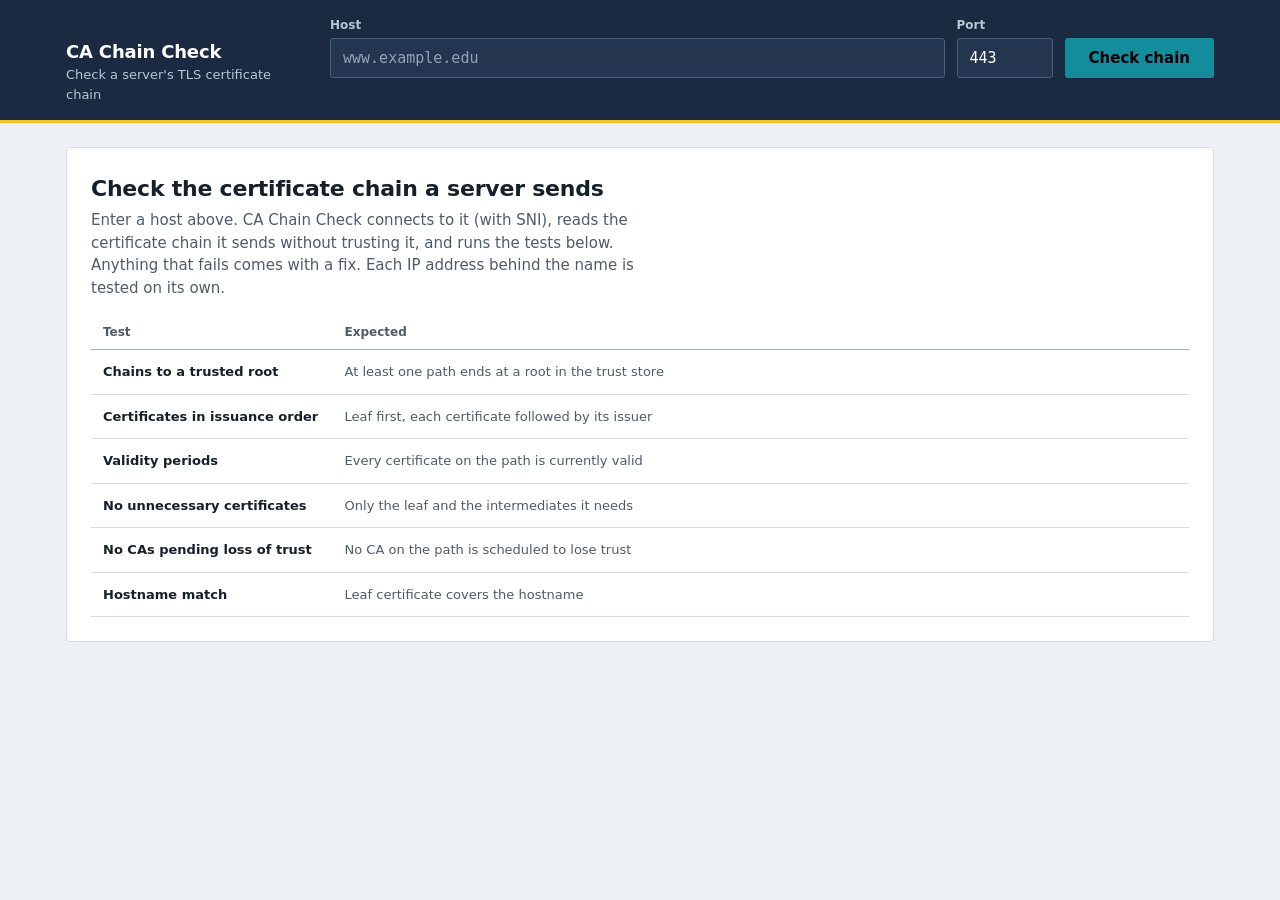
==== web/index.html @ 18862eba "Simplify interface and result wording Shorter, plainer text for the intro, expected results, fix ins" ====
<!doctype html>
<html lang="en">
<head>
  <meta charset="utf-8">
  <meta name="viewport" content="width=device-width, initial-scale=1">
  <title>CA Chain Check</title>
  <meta name="description" content="Check the TLS certificate chain a server sends: trust, order, expiry, extra certificates and pending distrust.">
  <link rel="icon" href="favicon.svg" type="image/svg+xml">
  <link rel="preload" href="fonts/PublicSans-Variable.ttf?v=1" as="font" type="font/ttf" crossorigin>
  <link rel="stylesheet" href="styles.css">
  <link rel="stylesheet" href="theme.css">
  <script src="vendor/mermaid.min.js" defer></script>
  <script src="app.js" defer></script>
</head>
<body>
  <a class="skip" href="#report">Skip to report</a>
  <header class="bar">
    <div class="wrap bar-inner">
      <div class="brand">
        <span class="brand-name">CA Chain Check</span>
        <span class="brand-sub">Check a server's TLS certificate chain</span>
      </div>
      <form id="check-form" class="probe" autocomplete="off" novalidate>
        <div class="probe-row">
          <label class="field host">
            <span>Host</span>
            <input id="host" name="host" type="text" inputmode="url" placeholder="www.example.edu" required spellcheck="false" autocapitalize="off" aria-describedby="form-error">
          </label>
          <label class="field port">
            <span>Port</span>
            <input id="port" name="port" type="number" min="1" max="65535" value="443" required>
          </label>
          <button id="submit" class="btn-primary" type="submit">Check chain</button>
        </div>
        <details id="advanced" class="advanced" hidden>
          <summary>Connect to specific IPs</summary>
          <label class="field">
            <span>IP addresses, comma separated. DNS is skipped and the hostname is still sent as SNI.</span>
            <input id="connect-ips" type="text" placeholder="10.0.0.5, 10.0.0.6" spellcheck="false">
          </label>
        </details>
        <p id="form-error" class="form-error" role="alert" hidden></p>
      </form>
    </div>
  </header>

  <main id="report" class="wrap" tabindex="-1">
    <section id="results" aria-live="polite"></section>
  </main>

  <footer class="wrap foot">
    <span id="store-info">Loading trust store…</span>
  </footer>
</body>
</html>
---- web/styles.css ----
@font-face {
  font-family: "Public Sans";
  src: url("fonts/PublicSans-Variable.ttf?v=1") format("truetype");
  font-weight: 100 900;
  font-style: normal;
  font-display: swap;
}

/* Default palette: a night-sky navy band over snow-white report sheets, a
   teal action colour and a yellow rule under the band (a knit winter hat and
   its pom-pom). Deployments override any of these tokens locally through
   THEME_COLORS, which the server renders into /theme.css (see README).
   The accent marks action, selection and focus only; it is never a status. */
:root {
  --accent: #138c9c;
  --accent-ink: #000000;
  --accent-hover: #1aa5b8;
  --bar: #1b2a41;
  --bar-ink: #ffffff;
  --bar-muted: #b9c6d3;
  --bar-field: #24364f;
  --bar-line: #4a5f80;
  --bar-line-hover: #7488a6;
  --bar-placeholder: #93a3b8;
  --bar-error: #ffb4ab;
  --bar-edge: #f2c230;

  --ground: #edf1f5;
  --sheet: #ffffff;
  --sheet-alt: #f5f7fa;
  --ink: #16202b;
  --muted: #4f5b68;
  --rule: #d5dce3;
  --rule-strong: #9fadbb;
  --link: #16202b;

  --fail: #b3261e;   --fail-bg: #fbeceb;
  --warn: #8a5a00;   --warn-bg: #fbf3e0;
  --note: #35577a;   --note-bg: #ebf1f6;
  --pass: #2c6a3d;   --pass-bg: #e9f3ec;

  --plate: #ffffff;
  --plate-ink: #16202b;
  --plate-muted: #4f5b68;
  --mono: ui-monospace, "SF Mono", "Cascadia Mono", "JetBrains Mono", Menlo, Consolas, monospace;
  --sans: "Public Sans", system-ui, -apple-system, "Segoe UI", Roboto, Arial, sans-serif;

  /* fixed type scale: 12 / 13 / 15 / 18 / 22 / 28 px */
  --fs-xs: 0.75rem;
  --fs-sm: 0.8125rem;
  --fs-md: 0.9375rem;
  --fs-lg: 1.125rem;
  --fs-xl: 1.375rem;
  --fs-2xl: 1.75rem;
  --s1: 4px; --s2: 8px; --s3: 12px; --s4: 16px; --s5: 24px; --s6: 32px; --s7: 48px;
  color-scheme: light;
}
@media (prefers-color-scheme: dark) {
  :root {
    --bar: #0e1726;
    --bar-field: #18263a;
    --ground: #10151b;
    --sheet: #181f27;
    --sheet-alt: #1e2630;
    --ink: #e8edf2;
    --muted: #a5b1bd;
    --rule: #2d3742;
    --rule-strong: #4b5866;
    --link: #e8edf2;
    --fail: #ff8a7f;   --fail-bg: #3a1714;
    --warn: #e7b65a;   --warn-bg: #33270f;
    --note: #9cc1e6;   --note-bg: #16263a;
    --pass: #7fcf94;   --pass-bg: #142a1b;
    --plate: #dfe5ea;
    color-scheme: dark;
  }
}

* { box-sizing: border-box; }
html { -webkit-text-size-adjust: 100%; scroll-padding-top: var(--s4); }
body {
  margin: 0;
  background: var(--ground);
  color: var(--ink);
  font: 400 var(--fs-md)/1.5 var(--sans);
  font-variant-numeric: tabular-nums;
}
::selection { background: color-mix(in srgb, var(--accent) 30%, transparent); color: inherit; }
:focus-visible { outline: 2px solid var(--accent); outline-offset: 2px; }
a { color: var(--link); text-underline-offset: 3px; text-decoration-thickness: 1px; }
a:hover { text-decoration-color: var(--accent); }
.wrap { max-width: 1180px; margin: 0 auto; padding: 0 var(--s4); }
.skip { position: absolute; left: -999px; top: 0; background: var(--accent); color: var(--accent-ink); padding: var(--s2) var(--s3); z-index: 10; }
.skip:focus { left: var(--s2); }
.sr { position: absolute; width: 1px; height: 1px; overflow: hidden; clip: rect(0 0 0 0); white-space: nowrap; }
svg.i { width: 16px; height: 16px; flex: none; fill: none; stroke: currentColor; stroke-width: 1.75; stroke-linecap: round; stroke-linejoin: round; vertical-align: -3px; }

/* ---------- Header band ---------- */
.bar {
  background: var(--bar);
  color: var(--bar-ink);
  border-bottom: 3px solid var(--bar-edge);
}
.bar-inner { display: grid; grid-template-columns: minmax(180px, 240px) 1fr; gap: var(--s5); padding-top: var(--s4); padding-bottom: var(--s4); align-items: start; }
.brand { display: flex; flex-direction: column; padding-top: 22px; }
.brand-name { font-size: var(--fs-lg); font-weight: 700; letter-spacing: -0.01em; }
.brand-sub { font-size: var(--fs-sm); color: var(--bar-muted); }
.probe-row { display: flex; gap: var(--s3); align-items: flex-end; }
.field { display: flex; flex-direction: column; gap: var(--s1); min-width: 0; }
.field > span { font-size: var(--fs-xs); font-weight: 600; color: var(--bar-muted); }
.field.host { flex: 1 1 auto; }
.field.port { flex: 0 0 96px; }
.bar input {
  font: inherit; font-family: var(--mono); font-size: var(--fs-md);
  height: 40px; padding: 0 var(--s3);
  color: var(--bar-ink); background: var(--bar-field);
  border: 1px solid var(--bar-line); border-radius: 3px; width: 100%;
}
.bar input::placeholder { color: var(--bar-placeholder); }
.bar input:hover { border-color: var(--bar-line-hover); }
.bar input:focus-visible { outline-offset: 0; border-color: var(--accent); }
.btn-primary {
  font: inherit; font-weight: 700; height: 40px; padding: 0 var(--s5);
  background: var(--accent); color: var(--accent-ink);
  border: 0; border-radius: 3px; cursor: pointer; white-space: nowrap;
}
.btn-primary:hover { background: var(--accent-hover); }
.btn-primary:focus-visible { outline-color: #fff; }
.btn-primary:disabled { opacity: 0.65; cursor: progress; }
.advanced { margin-top: var(--s2); font-size: var(--fs-sm); }
.advanced summary { cursor: pointer; color: var(--bar-muted); width: max-content; padding: 4px 0; }
.advanced summary:hover { color: var(--bar-ink); }
.advanced .field { margin-top: var(--s2); max-width: 560px; }
.form-error { color: var(--bar-error); margin: var(--s2) 0 0; font-size: var(--fs-sm); }

/* ---------- Report sheet ---------- */
main.wrap { padding-top: var(--s5); padding-bottom: var(--s5); }
main:focus { outline: none; }
.sheet { background: var(--sheet); border: 1px solid var(--rule); border-radius: 4px; }
.report-head { padding: var(--s5) var(--s5) var(--s4); border-bottom: 1px solid var(--rule); }
.report-head h1 { margin: 0; font-size: var(--fs-2xl); line-height: 1.2; letter-spacing: -0.015em; font-weight: 700; overflow-wrap: anywhere; }
.report-head .resolution { margin: var(--s1) 0 0; color: var(--muted); font-size: var(--fs-sm); }
.mono { font-family: var(--mono); font-size: 0.92em; overflow-wrap: anywhere; }
.meta { display: grid; grid-template-columns: repeat(auto-fit, minmax(160px, 1fr)); gap: 0; margin: var(--s4) 0 0; border: 1px solid var(--rule); border-radius: 3px; overflow: hidden; }
.meta div { padding: var(--s2) var(--s3); min-width: 0; box-shadow: 1px 0 0 var(--rule), 0 1px 0 var(--rule); }
.meta div.wide { grid-column: span 2; }
.meta dt { font-size: var(--fs-xs); color: var(--muted); font-weight: 600; }
.meta dd { margin: 0; font-size: var(--fs-sm); font-weight: 600; overflow-wrap: break-word; }

/* Tabs */
.tabs { display: flex; gap: 0; padding: 0 var(--s5); border-bottom: 1px solid var(--rule); overflow-x: auto; }
.tab {
  font: inherit; font-family: var(--mono); font-size: var(--fs-sm);
  background: none; border: 0; border-bottom: 3px solid transparent; color: var(--muted);
  padding: var(--s3) var(--s3) calc(var(--s3) - 3px); margin-bottom: -1px; cursor: pointer;
  display: inline-flex; gap: var(--s2); align-items: center; white-space: nowrap;
}
.tab:hover { color: var(--ink); }
.tab[aria-selected="true"] { color: var(--ink); border-bottom-color: var(--accent); font-weight: 600; }

.panel { padding: var(--s5); }
.panel > section + section { margin-top: var(--s6); }
h2.sec { font-size: var(--fs-lg); margin: 0 0 var(--s3); font-weight: 700; display: flex; align-items: baseline; gap: var(--s3); flex-wrap: wrap; }
h2.sec small { font-size: var(--fs-sm); font-weight: 400; color: var(--muted); }

/* Flags: word + shape, colour only as reinforcement */
.flag { display: inline-flex; align-items: center; gap: 6px; font-size: var(--fs-xs); font-weight: 700; letter-spacing: 0.04em; text-transform: uppercase; white-space: nowrap; }
.flag.fail { color: var(--fail); } .flag.warn { color: var(--warn); }
.flag.info { color: var(--note); } .flag.pass { color: var(--pass); }

/* Interpretation */
.interp { border: 1px solid var(--rule-strong); border-radius: 3px; padding: var(--s4) var(--s5); background: var(--sheet-alt); }
.interp.fail { background: var(--fail-bg); border-color: color-mix(in srgb, var(--fail) 45%, transparent); }
.interp.warn { background: var(--warn-bg); border-color: color-mix(in srgb, var(--warn) 45%, transparent); }
.interp.pass { background: var(--pass-bg); border-color: color-mix(in srgb, var(--pass) 40%, transparent); }
.interp-top { display: flex; justify-content: space-between; align-items: flex-start; gap: var(--s4); }
.interp .verdict { margin: 0; font-size: var(--fs-xl); font-weight: 700; line-height: 1.3; letter-spacing: -0.01em; display: flex; gap: var(--s2); align-items: center; }
.interp .verdict svg.i { width: 22px; height: 22px; }
.interp.fail .verdict { color: var(--fail); } .interp.warn .verdict { color: var(--warn); } .interp.pass .verdict { color: var(--pass); }
.fixes { margin: var(--s3) 0 0; padding-left: 1.25em; max-width: 64ch; }
.fixes li { margin-top: var(--s2); }
.fixes li::marker { font-weight: 700; }
.fixes ul { margin: var(--s1) 0 0; padding-left: 1.1em; font-size: var(--fs-sm); }

/* Result table */
table.results { width: 100%; border-collapse: collapse; font-size: var(--fs-sm); }
.results th { text-align: left; font-size: var(--fs-xs); font-weight: 700; color: var(--muted); padding: var(--s2) var(--s3); border-bottom: 1px solid var(--rule-strong); }
.results td { padding: var(--s3); border-bottom: 1px solid var(--rule); vertical-align: top; }
.results tr.fail td { background: var(--fail-bg); }
.results tr.warn td { background: var(--warn-bg); }
.results td.test { font-weight: 600; width: 22%; }
.results td.expected { color: var(--muted); width: 26%; }
.results td.flagcell { width: 96px; }
.results ul { margin: var(--s1) 0 0; padding-left: 1.1em; overflow-wrap: anywhere; }

/* Validity range graph */
.range { border: 1px solid var(--rule); border-radius: 3px; padding: var(--s3) var(--s4) var(--s2); }
.range-row { display: grid; grid-template-columns: minmax(0, 15rem) 1fr minmax(0, 11rem); gap: var(--s3); align-items: center; min-height: 32px; }
.range-row + .range-row { border-top: 1px dashed var(--rule); }
.range-label { font-size: var(--fs-sm); font-weight: 600; overflow: hidden; text-overflow: ellipsis; white-space: nowrap; }
.range-label .pos { color: var(--muted); font-weight: 400; margin-right: 6px; }
.range-dates { font-size: var(--fs-xs); color: var(--muted); text-align: right; white-space: nowrap; }
.range-dates b { color: var(--ink); font-weight: 600; }
.range-dates.fail b { color: var(--fail); } .range-dates.warn b { color: var(--warn); }
.track { position: relative; height: 32px; }
.bar-v { position: absolute; top: 11px; height: 10px; background: var(--ink); border-radius: 1px; min-width: 3px; opacity: 0.82; }
.bar-v.store { background: transparent; border: 1.5px dashed var(--ink); opacity: 0.6; }
.bar-v.expiring_soon { background: var(--warn); opacity: 1; }
.bar-v.expired, .bar-v.not_yet_valid { background: repeating-linear-gradient(135deg, var(--fail) 0 3px, transparent 3px 6px); border: 1.5px solid var(--fail); opacity: 1; }
.bar-v.cut-l { border-top-left-radius: 0; border-bottom-left-radius: 0; -webkit-mask: linear-gradient(90deg, transparent, #000 10px); mask: linear-gradient(90deg, transparent, #000 10px); }
.bar-v.cut-r { -webkit-mask: linear-gradient(270deg, transparent, #000 10px); mask: linear-gradient(270deg, transparent, #000 10px); }
.today { position: absolute; top: 0; bottom: 0; width: 0; border-left: 1.5px solid var(--ink); }
.axis { position: relative; height: 22px; margin-left: calc(15rem + var(--s3)); margin-right: calc(11rem + var(--s3)); font-size: var(--fs-xs); color: var(--muted); }
.axis span { position: absolute; top: 4px; transform: translateX(-50%); white-space: nowrap; }
.axis span.today-l { color: var(--ink); font-weight: 700; top: 4px; }
.axis span.today-l::before { content: ""; position: absolute; left: 50%; top: -6px; height: 6px; border-left: 1.5px solid var(--ink); }
.bar-v.short { min-width: 10px; -webkit-mask: none; mask: none; }

/* Certificate rows */
.certs { border: 1px solid var(--rule); border-radius: 3px; }
.cert-head, details.cert > summary {
  display: grid; grid-template-columns: 3rem minmax(0, 1.3fr) minmax(0, 1.1fr) 7.5rem minmax(0, 1.2fr) 1.25rem;
  gap: var(--s3); align-items: center; padding: var(--s2) var(--s3);
}
.cert-head { font-size: var(--fs-xs); font-weight: 700; color: var(--muted); border-bottom: 1px solid var(--rule-strong); }
details.cert + details.cert { border-top: 1px solid var(--rule); }
details.cert > summary { list-style: none; cursor: pointer; font-size: var(--fs-sm); min-height: 48px; }
details.cert > summary::-webkit-details-marker { display: none; }
details.cert > summary:hover { background: var(--sheet-alt); }
details.cert[open] > summary { background: var(--sheet-alt); border-bottom: 1px solid var(--rule); }
.c-pos { font-weight: 700; color: var(--muted); }
.c-subj { font-weight: 600; overflow-wrap: anywhere; }
.c-iss { color: var(--muted); overflow-wrap: anywhere; }
.c-exp b { font-weight: 600; }
.c-exp.fail b { color: var(--fail); } .c-exp.warn b { color: var(--warn); }
.c-flags { display: flex; flex-wrap: wrap; gap: 4px 10px; }
.tag { font-size: var(--fs-xs); font-weight: 600; color: var(--muted); white-space: nowrap; display: inline-flex; gap: 4px; align-items: center; }
.tag.fail { color: var(--fail); } .tag.warn { color: var(--warn); } .tag.pass { color: var(--pass); } .tag.info { color: var(--note); }
.chev { color: var(--muted); transition: transform 160ms cubic-bezier(0.2, 0.7, 0.2, 1); }
details[open] > summary .chev { transform: rotate(90deg); }
.cert-body { padding: var(--s4) var(--s4) var(--s4) calc(3rem + var(--s3) * 2); }
dl.kv { display: grid; grid-template-columns: minmax(9rem, max-content) 1fr; gap: 6px var(--s4); margin: 0; font-size: var(--fs-sm); }
dl.kv dt { color: var(--muted); }
dl.kv dd { margin: 0; overflow-wrap: anywhere; min-width: 0; }
.pem-head { display: flex; justify-content: space-between; align-items: center; margin: var(--s4) 0 var(--s2); font-size: var(--fs-sm); font-weight: 700; }
.btn-quiet {
  font: inherit; font-size: var(--fs-xs); font-weight: 600; color: var(--ink);
  background: var(--sheet); border: 1px solid var(--rule-strong); border-radius: 3px;
  min-height: 32px; padding: 4px 12px; cursor: pointer; display: inline-flex; gap: 6px; align-items: center;
}
.btn-quiet:hover { border-color: var(--ink); }
pre.pem {
  margin: 0; padding: var(--s3); background: var(--sheet-alt); border: 1px solid var(--rule); border-radius: 3px;
  font: var(--fs-xs)/1.45 var(--mono); overflow: auto; max-height: 260px;
  scrollbar-color: var(--rule-strong) transparent; scrollbar-width: thin;
}

/* Paths figure: a light plate in both themes so diagram colours stay true */
figure.plate { margin: 0; background: var(--plate); color: var(--plate-ink); border: 1px solid var(--rule); border-radius: 3px; padding: var(--s4); overflow-x: auto; text-align: center; }
figure.plate svg { max-width: 100%; height: auto; }
figure.plate figcaption { text-align: left; margin-top: var(--s4); padding-top: var(--s3); border-top: 1px solid color-mix(in srgb, var(--plate-ink) 15%, transparent); }
figure.plate figcaption h3 { margin: 0 0 var(--s2); font-size: var(--fs-xs); font-weight: 700; color: var(--plate-ink); text-transform: uppercase; letter-spacing: 0.06em; }
.key { list-style: none; margin: 0; padding: 0; display: grid; grid-template-columns: repeat(auto-fill, minmax(min(100%, 280px), 1fr)); gap: var(--s3) var(--s5); }
.key li { display: flex; gap: var(--s3); align-items: flex-start; }
.key svg { width: 36px; height: 22px; flex: none; }
.key b { display: block; font-size: var(--fs-sm); color: var(--plate-ink); }
.key b + span { display: block; font-size: var(--fs-xs); color: var(--plate-muted); line-height: 1.4; }
table.paths { width: 100%; border-collapse: collapse; font-size: var(--fs-sm); margin-top: var(--s3); }
.paths th { text-align: left; font-size: var(--fs-xs); color: var(--muted); padding: var(--s2) var(--s3); border-bottom: 1px solid var(--rule-strong); }
.paths td { padding: var(--s2) var(--s3); border-bottom: 1px solid var(--rule); vertical-align: top; }
.paths .route { overflow-wrap: anywhere; }
.paths .route .arrow { color: var(--muted); margin: 0 4px; }

/* Notices, empty, loading */
.notice { padding: var(--s5); }
.notice h2 { margin: 0 0 var(--s2); font-size: var(--fs-lg); }
.notice p { margin: 0; color: var(--muted); max-width: 62ch; }
.notice.fail h2 { color: var(--fail); }
.intro { padding: var(--s5); }
.intro h1 { font-size: var(--fs-xl); margin: 0 0 var(--s1); letter-spacing: -0.01em; }
.intro > p { margin: 0 0 var(--s4); color: var(--muted); max-width: 62ch; }
.loading { display: flex; align-items: center; gap: var(--s3); padding: var(--s5); font-weight: 600; }
.loading .meterbar { width: 120px; height: 3px; background: var(--rule); overflow: hidden; border-radius: 2px; position: relative; }
.loading .meterbar::after { content: ""; position: absolute; inset: 0; width: 40%; background: var(--accent); animation: sweep 1.1s cubic-bezier(0.3, 0, 0.2, 1) infinite; }
@keyframes sweep { from { transform: translateX(-100%); } to { transform: translateX(250%); } }
.reveal { animation: rise 260ms cubic-bezier(0.16, 1, 0.3, 1) both; }
@keyframes rise { from { opacity: 0.001; transform: translateY(6px); } to { opacity: 1; transform: none; } }
@media (prefers-reduced-motion: reduce) {
  .loading .meterbar::after, .reveal { animation: none; }
  .chev { transition: none; }
}

.foot { color: var(--muted); font-size: var(--fs-xs); padding-bottom: var(--s6); }
.panel > .meta:first-child { margin: 0 0 var(--s5); }

/* Touch screens: comfortable 44px targets for the small controls */
@media (pointer: coarse) {
  .btn-quiet { min-height: 44px; padding: 0 var(--s4); }
  .advanced summary { padding: 12px 0; }
}

/* ---------- Narrow screens ---------- */
@media (max-width: 860px) {
  .bar-inner { grid-template-columns: 1fr; gap: var(--s3); }
  .brand { padding-top: 0; flex-direction: row; gap: var(--s3); align-items: baseline; flex-wrap: wrap; }
  .cert-head { display: none; }
  details.cert > summary { grid-template-columns: 2.5rem 1fr 1.25rem; grid-template-areas: "pos subj chev" ". iss ." ". exp ." ". flags ."; row-gap: 2px; }
  .c-pos { grid-area: pos; } .c-subj { grid-area: subj; } .c-iss { grid-area: iss; } .c-exp { grid-area: exp; } .c-flags { grid-area: flags; } .chev { grid-area: chev; }
  .cert-body { padding-left: var(--s4); }
  .range-row { grid-template-columns: 1fr; gap: 0; padding: var(--s2) 0; }
  .range-dates { text-align: left; }
  .axis { margin-left: 0; margin-right: 0; }
}
@media (max-width: 640px) {
  .probe-row { flex-wrap: wrap; }
  .field.host { flex: 1 1 100%; }
  .field.port { flex: 1 1 80px; }
  .btn-primary { flex: 2 1 140px; }
  .report-head, .panel, .intro, .notice { padding: var(--s4); }
  .meta div.wide { grid-column: 1 / -1; }
  .tabs { padding: 0 var(--s2); }
  table.results thead { display: none; }
  table.results tr { display: grid; grid-template-columns: 1fr auto; border-bottom: 1px solid var(--rule); }
  table.results td { border: 0; width: auto !important; padding: var(--s1) var(--s3); }
  table.results td.test { grid-column: 1; padding-top: var(--s3); }
  table.results td.flagcell { grid-column: 2; grid-row: 1; padding-top: var(--s3); }
  table.results td.result, table.results td.expected { grid-column: 1 / -1; }
  table.results td.expected { padding-bottom: var(--s3); }
  table.results td.expected::before { content: "Expected: "; font-weight: 600; }
  .interp { padding: var(--s4); }
  .interp-top { flex-direction: column; gap: var(--s2); }
  dl.kv { grid-template-columns: 1fr; }
  dl.kv dt { margin-top: var(--s2); }
  .paths th:nth-child(3), .paths td:nth-child(3) { display: none; }
}

@media print {
  body { background: #fff; color: #000; }
  .bar { background: #fff; color: #000; border-bottom: 2px solid #000; }
  .probe, .skip, .btn-quiet, .chev, .tabs { display: none !important; }
  .brand { padding-top: 0; }
  .brand-sub { color: #333; }
  main.wrap { padding-top: 12px; }
  .sheet { border: 0; }
  .panel[hidden] { display: block !important; }
  .panel + .panel { break-before: page; }
  details.cert > summary { break-inside: avoid; }
  .results tr, .range-row { break-inside: avoid; }
  pre.pem { max-height: none; }
  .reveal { animation: none; }
}
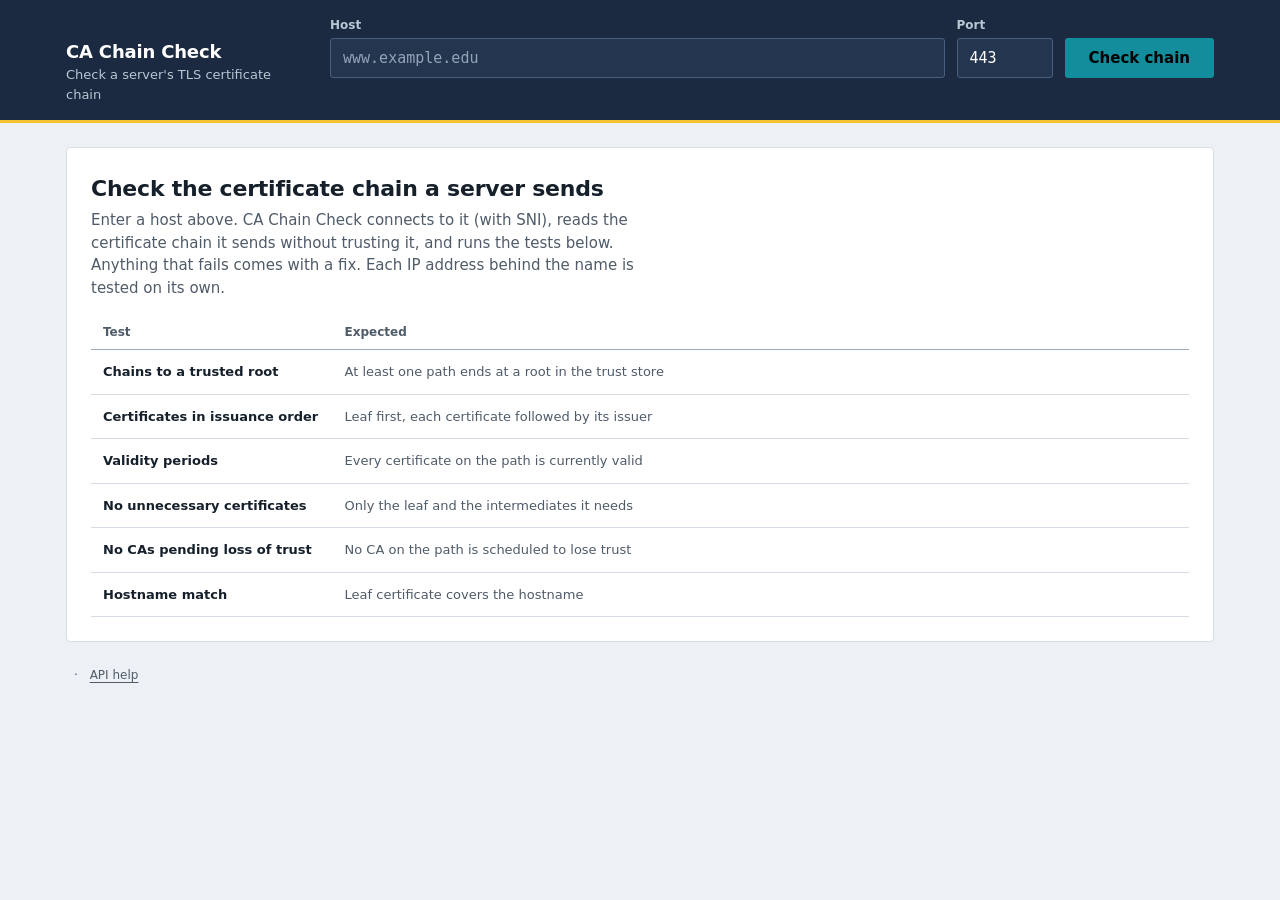
==== commit 7433b7b1: "Add STARTTLS, an API help page, and per-check browser history STARTTLS (internal/probe/starttls.go):" ====
--- a/web/index.html
+++ b/web/index.html
@@ -50,6 +50,8 @@
 
   <footer class="wrap foot">
     <span id="store-info">Loading trust store…</span>
+    <span class="foot-sep" aria-hidden="true">·</span>
+    <a href="help">API help</a>
   </footer>
 </body>
 </html>
--- a/web/styles.css
+++ b/web/styles.css
@@ -291,6 +291,31 @@
 }
 
 .foot { color: var(--muted); font-size: var(--fs-xs); padding-bottom: var(--s6); }
+.foot a { color: var(--muted); }
+.foot-sep { margin: 0 var(--s2); }
+
+/* API help page */
+.doc-brand { padding: var(--s4) 0; }
+.doc-brand .brand-name { color: inherit; text-decoration: none; }
+.doc-brand .brand-name:hover { text-decoration: underline; text-decoration-color: var(--bar-edge); }
+.doc { padding: var(--s5); margin: var(--s5) 0; max-width: 46rem; }
+.doc h1 { font-size: var(--fs-xl); margin: 0 0 var(--s2); letter-spacing: -0.01em; }
+.doc h2 { font-size: var(--fs-lg); margin: var(--s6) 0 var(--s2); padding-top: var(--s4); border-top: 1px solid var(--rule); }
+.doc h3 { font-size: var(--fs-md); margin: var(--s5) 0 var(--s2); }
+.doc p, .doc li { max-width: 62ch; }
+.doc ul { padding-left: 1.25em; }
+.doc li { margin: var(--s1) 0; }
+.doc code { font-family: var(--mono); font-size: 0.9em; overflow-wrap: break-word; }
+.doc .doc-toc { list-style: none; padding: 0; display: flex; flex-wrap: wrap; gap: var(--s1) var(--s4); font-size: var(--fs-sm); }
+pre.code { margin: var(--s3) 0; padding: var(--s3); background: var(--sheet-alt); border: 1px solid var(--rule); border-radius: 3px; font: var(--fs-xs)/1.5 var(--mono); overflow-x: auto; }
+pre.code code { font-size: inherit; overflow-wrap: normal; }
+table.params { width: 100%; border-collapse: collapse; font-size: var(--fs-sm); margin: var(--s3) 0; }
+.params th { text-align: left; font-size: var(--fs-xs); font-weight: 700; color: var(--muted); padding: var(--s2) var(--s3); border-bottom: 1px solid var(--rule-strong); }
+.params td { padding: var(--s2) var(--s3); border-bottom: 1px solid var(--rule); vertical-align: top; }
+.params td:first-child { white-space: nowrap; }
+@media (max-width: 640px) {
+  .doc { padding: var(--s4); }
+}
 .panel > .meta:first-child { margin: 0 0 var(--s5); }
 
 /* Touch screens: comfortable 44px targets for the small controls */
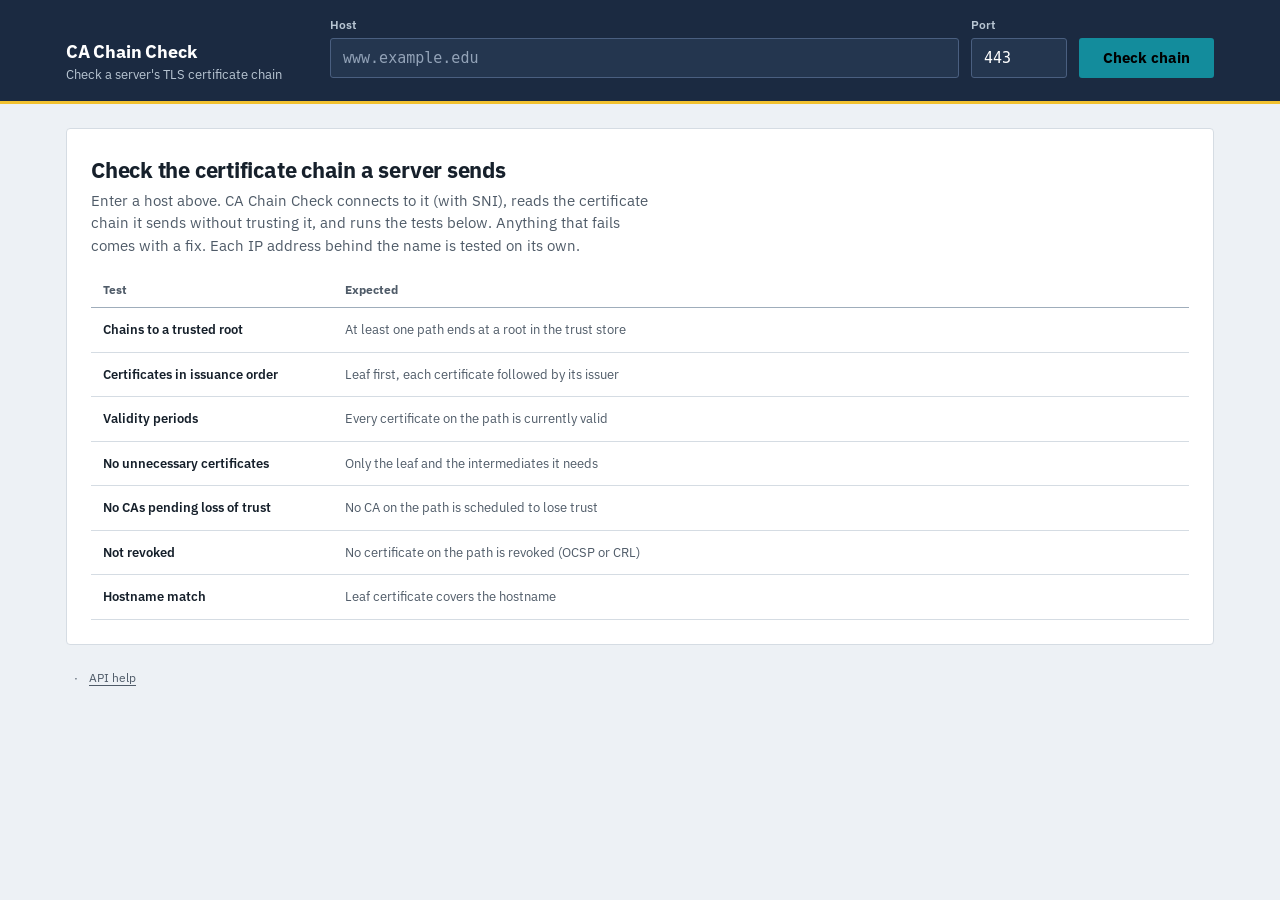
==== commit ce1a89dd: "Switch the interface font to IBM Plex Sans Replaces Fira Sans. IBM Plex Sans is under the SIL Open F" ====
--- a/web/index.html
+++ b/web/index.html
@@ -6,7 +6,7 @@
   <title>CA Chain Check</title>
   <meta name="description" content="Check the TLS certificate chain a server sends: trust, order, expiry, extra certificates and pending distrust.">
   <link rel="icon" href="favicon.svg" type="image/svg+xml">
-  <link rel="preload" href="fonts/PublicSans-Variable.ttf?v=1" as="font" type="font/ttf" crossorigin>
+  <link rel="preload" href="fonts/plex/ibm-plex-sans-latin-400-normal.woff2?v=1" as="font" type="font/woff2" crossorigin>
   <link rel="stylesheet" href="styles.css">
   <link rel="stylesheet" href="theme.css">
   <script src="vendor/mermaid.min.js" defer></script>
--- a/web/styles.css
+++ b/web/styles.css
@@ -1,9 +1,53 @@
-@font-face {
-  font-family: "Public Sans";
-  src: url("fonts/PublicSans-Variable.ttf?v=1") format("truetype");
-  font-weight: 100 900;
-  font-style: normal;
-  font-display: swap;
+/* IBM Plex Sans (SIL Open Font License 1.1, fonts/plex/OFL.txt), self-hosted:
+   the CSP allows fonts from this site only. Latin and Latin Extended,
+   in the three weights the page uses. */
+@font-face {
+  font-family: "IBM Plex Sans";
+  src: url("fonts/plex/ibm-plex-sans-latin-ext-400-normal.woff2?v=1") format("woff2");
+  font-weight: 400;
+  font-style: normal;
+  font-display: swap;
+  unicode-range: U+0100-02BA,U+02BD-02C5,U+02C7-02CC,U+02CE-02D7,U+02DD-02FF,U+0304,U+0308,U+0329,U+1D00-1DBF,U+1E00-1E9F,U+1EF2-1EFF,U+2020,U+20A0-20AB,U+20AD-20C0,U+2113,U+2C60-2C7F,U+A720-A7FF;
+}
+@font-face {
+  font-family: "IBM Plex Sans";
+  src: url("fonts/plex/ibm-plex-sans-latin-400-normal.woff2?v=1") format("woff2");
+  font-weight: 400;
+  font-style: normal;
+  font-display: swap;
+  unicode-range: U+0000-00FF,U+0131,U+0152-0153,U+02BB-02BC,U+02C6,U+02DA,U+02DC,U+0304,U+0308,U+0329,U+2000-206F,U+20AC,U+2122,U+2191,U+2193,U+2212,U+2215,U+FEFF,U+FFFD;
+}
+@font-face {
+  font-family: "IBM Plex Sans";
+  src: url("fonts/plex/ibm-plex-sans-latin-ext-600-normal.woff2?v=1") format("woff2");
+  font-weight: 600;
+  font-style: normal;
+  font-display: swap;
+  unicode-range: U+0100-02BA,U+02BD-02C5,U+02C7-02CC,U+02CE-02D7,U+02DD-02FF,U+0304,U+0308,U+0329,U+1D00-1DBF,U+1E00-1E9F,U+1EF2-1EFF,U+2020,U+20A0-20AB,U+20AD-20C0,U+2113,U+2C60-2C7F,U+A720-A7FF;
+}
+@font-face {
+  font-family: "IBM Plex Sans";
+  src: url("fonts/plex/ibm-plex-sans-latin-600-normal.woff2?v=1") format("woff2");
+  font-weight: 600;
+  font-style: normal;
+  font-display: swap;
+  unicode-range: U+0000-00FF,U+0131,U+0152-0153,U+02BB-02BC,U+02C6,U+02DA,U+02DC,U+0304,U+0308,U+0329,U+2000-206F,U+20AC,U+2122,U+2191,U+2193,U+2212,U+2215,U+FEFF,U+FFFD;
+}
+@font-face {
+  font-family: "IBM Plex Sans";
+  src: url("fonts/plex/ibm-plex-sans-latin-ext-700-normal.woff2?v=1") format("woff2");
+  font-weight: 700;
+  font-style: normal;
+  font-display: swap;
+  unicode-range: U+0100-02BA,U+02BD-02C5,U+02C7-02CC,U+02CE-02D7,U+02DD-02FF,U+0304,U+0308,U+0329,U+1D00-1DBF,U+1E00-1E9F,U+1EF2-1EFF,U+2020,U+20A0-20AB,U+20AD-20C0,U+2113,U+2C60-2C7F,U+A720-A7FF;
+}
+@font-face {
+  font-family: "IBM Plex Sans";
+  src: url("fonts/plex/ibm-plex-sans-latin-700-normal.woff2?v=1") format("woff2");
+  font-weight: 700;
+  font-style: normal;
+  font-display: swap;
+  unicode-range: U+0000-00FF,U+0131,U+0152-0153,U+02BB-02BC,U+02C6,U+02DA,U+02DC,U+0304,U+0308,U+0329,U+2000-206F,U+20AC,U+2122,U+2191,U+2193,U+2212,U+2215,U+FEFF,U+FFFD;
 }
 
 /* Default palette: a night-sky navy band over snow-white report sheets, a
@@ -43,7 +87,7 @@
   --plate-ink: #16202b;
   --plate-muted: #4f5b68;
   --mono: ui-monospace, "SF Mono", "Cascadia Mono", "JetBrains Mono", Menlo, Consolas, monospace;
-  --sans: "Public Sans", system-ui, -apple-system, "Segoe UI", Roboto, Arial, sans-serif;
+  --sans: "IBM Plex Sans", system-ui, -apple-system, "Segoe UI", Roboto, Arial, sans-serif;
 
   /* fixed type scale: 12 / 13 / 15 / 18 / 22 / 28 px */
   --fs-xs: 0.75rem;
@@ -299,7 +343,7 @@
 .doc-brand .brand-name { color: inherit; text-decoration: none; }
 .doc-brand .brand-name:hover { text-decoration: underline; text-decoration-color: var(--bar-edge); }
 .doc { padding: var(--s5); margin: var(--s5) 0; max-width: 46rem; }
-.doc h1 { font-size: var(--fs-xl); margin: 0 0 var(--s2); letter-spacing: -0.01em; }
+.doc h1 { font-size: var(--fs-2xl); margin: 0 0 var(--s2); letter-spacing: -0.01em; }
 .doc h2 { font-size: var(--fs-lg); margin: var(--s6) 0 var(--s2); padding-top: var(--s4); border-top: 1px solid var(--rule); }
 .doc h3 { font-size: var(--fs-md); margin: var(--s5) 0 var(--s2); }
 .doc p, .doc li { max-width: 62ch; }
@@ -316,6 +360,14 @@
 @media (max-width: 640px) {
   .doc { padding: var(--s4); }
 }
+
+/* Swagger UI reference (/swagger). Swagger UI only has light colours, so it
+   sits on a light sheet in both schemes, like the diagram plate. */
+.doc-lead { margin: var(--s5) 0 var(--s3); max-width: 62ch; color: var(--muted); }
+.swagger-sheet { background: #fff; color: #3b4151; border: 1px solid var(--rule); border-radius: 4px; margin-bottom: var(--s5); padding: var(--s2) 0; overflow-x: auto; }
+.swagger-loading { padding: var(--s5); margin: 0; }
+.swagger-sheet .swagger-ui .info { margin: var(--s4) 0; }
+.swagger-sheet .swagger-ui .scheme-container { box-shadow: none; padding: var(--s3) 0; }
 .panel > .meta:first-child { margin: 0 0 var(--s5); }
 
 /* Touch screens: comfortable 44px targets for the small controls */
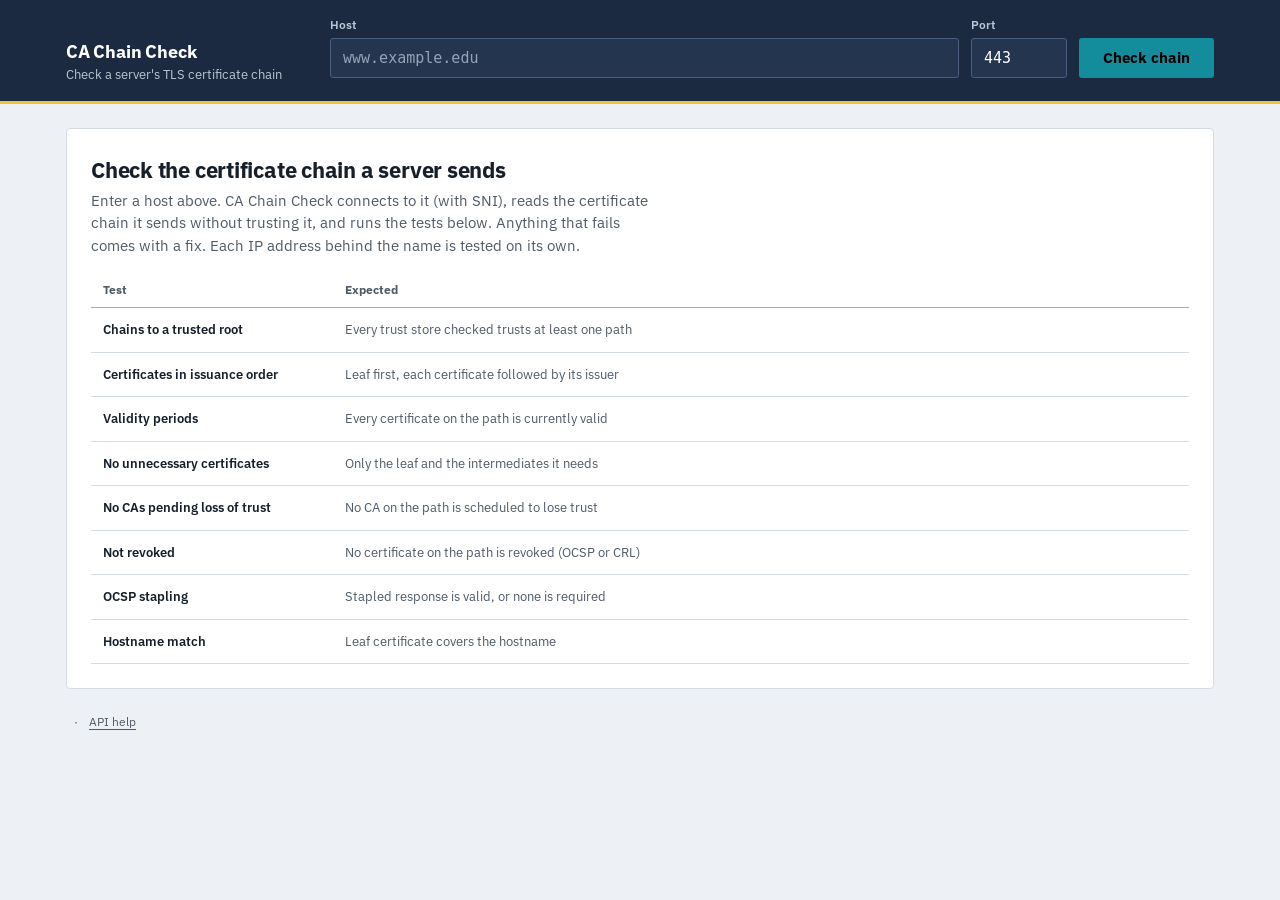
==== commit 7d639448: "Fix the open accessibility and loading items from the audit - Status messages: a hidden role=status " ====
--- a/web/index.html
+++ b/web/index.html
@@ -9,8 +9,8 @@
   <link rel="preload" href="fonts/plex/ibm-plex-sans-latin-400-normal.woff2?v=1" as="font" type="font/woff2" crossorigin>
   <link rel="stylesheet" href="styles.css">
   <link rel="stylesheet" href="theme.css">
-  <script src="vendor/mermaid.min.js" defer></script>
-  <script src="app.js" defer></script>
+  <!-- The diagram library (vendor/mermaid.min.js) loads on the first check. -->
+  <script src="app.js" data-mermaid="vendor/mermaid.min.js" defer></script>
 </head>
 <body>
   <a class="skip" href="#report">Skip to report</a>
@@ -45,7 +45,8 @@
   </header>
 
   <main id="report" class="wrap" tabindex="-1">
-    <section id="results" aria-live="polite"></section>
+    <section id="results"></section>
+    <div id="announce" class="sr" role="status" aria-live="polite" aria-atomic="true"></div>
   </main>
 
   <footer class="wrap foot">
--- a/web/styles.css
+++ b/web/styles.css
@@ -185,9 +185,10 @@
 .report-head h1 { margin: 0; font-size: var(--fs-2xl); line-height: 1.2; letter-spacing: -0.015em; font-weight: 700; overflow-wrap: anywhere; }
 .report-head .resolution { margin: var(--s1) 0 0; color: var(--muted); font-size: var(--fs-sm); }
 .mono { font-family: var(--mono); font-size: 0.92em; overflow-wrap: anywhere; }
-.meta { display: grid; grid-template-columns: repeat(auto-fit, minmax(160px, 1fr)); gap: 0; margin: var(--s4) 0 0; border: 1px solid var(--rule); border-radius: 3px; overflow: hidden; }
-.meta div { padding: var(--s2) var(--s3); min-width: 0; box-shadow: 1px 0 0 var(--rule), 0 1px 0 var(--rule); }
-.meta div.wide { grid-column: span 2; }
+/* Cells size to their content and stretch to fill each row, so a wrapped row never leaves empty cells. */
+.meta { display: flex; flex-wrap: wrap; gap: 0; margin: var(--s4) 0 0; border: 1px solid var(--rule); border-radius: 3px; overflow: hidden; }
+.meta div { flex: 1 1 auto; min-width: 128px; padding: var(--s2) var(--s3); box-shadow: 1px 0 0 var(--rule), 0 1px 0 var(--rule); }
+.meta div.wide { flex-grow: 2; }
 .meta dt { font-size: var(--fs-xs); color: var(--muted); font-weight: 600; }
 .meta dd { margin: 0; font-size: var(--fs-sm); font-weight: 600; overflow-wrap: break-word; }
 
@@ -201,6 +202,17 @@
 }
 .tab:hover { color: var(--ink); }
 .tab[aria-selected="true"] { color: var(--ink); border-bottom-color: var(--accent); font-weight: 600; }
+/* RSA / ECDSA certificate switch inside an IP panel. */
+.keytypes { margin: 0 0 var(--s4); }
+.keytypes p { margin: 0 0 var(--s2); color: var(--muted); font-size: var(--fs-sm); }
+.seg-group { display: inline-flex; flex-wrap: wrap; border: 1px solid var(--rule-strong); border-radius: 6px; overflow: hidden; }
+.seg { font: inherit; font-size: var(--fs-sm); color: var(--muted); background: var(--sheet); border: 0; padding: 8px 14px; min-height: 40px; cursor: pointer; display: inline-flex; gap: 8px; align-items: center; }
+.seg + .seg { border-left: 1px solid var(--rule-strong); }
+.seg:hover { color: var(--ink); background: var(--sheet-alt); }
+.seg[aria-pressed="true"] { color: var(--accent-ink); font-weight: 600; background: var(--accent); }
+.seg[aria-pressed="true"] .flag { color: inherit; }
+.seg:focus-visible { outline: 2px solid var(--accent); outline-offset: -2px; }
+.keynote { margin: calc(-1 * var(--s2)) 0 var(--s4); color: var(--muted); font-size: var(--fs-sm); }
 
 .panel { padding: var(--s5); }
 .panel > section + section { margin-top: var(--s6); }
@@ -278,6 +290,21 @@
 .c-exp b { font-weight: 600; }
 .c-exp.fail b { color: var(--fail); } .c-exp.warn b { color: var(--warn); }
 .c-flags { display: flex; flex-wrap: wrap; gap: 4px 10px; }
+/* Root store results: one entry per store, icon + name + word. */
+.stores { list-style: none; margin: var(--s2) 0 0; padding: 0; display: flex; flex-wrap: wrap; gap: 4px 14px; }
+.results td.result ul.stores { padding: 0; }
+.stores li { margin: 0; }
+.store-word { font-weight: 400; }
+.kv dd .stores { margin: 0 0 var(--s1); }
+/* Explanatory tooltip on a store name; shown on hover and keyboard focus. */
+.tip { position: relative; text-decoration: underline dotted; text-underline-offset: 3px; cursor: help; }
+.tip:focus-visible { outline: 2px solid var(--accent); outline-offset: 2px; border-radius: 2px; }
+.tip:hover::after, .tip:focus-visible::after {
+  content: attr(data-tip); position: absolute; z-index: 20; left: 0; bottom: calc(100% + 6px);
+  width: max-content; max-width: min(34ch, 72vw); white-space: normal; text-align: left;
+  font-size: var(--fs-xs); font-weight: 400; line-height: 1.4; color: var(--sheet); background: var(--ink);
+  padding: 6px 8px; border-radius: 4px; box-shadow: 0 2px 8px rgb(0 0 0 / 0.18); pointer-events: none;
+}
 .tag { font-size: var(--fs-xs); font-weight: 600; color: var(--muted); white-space: nowrap; display: inline-flex; gap: 4px; align-items: center; }
 .tag.fail { color: var(--fail); } .tag.warn { color: var(--warn); } .tag.pass { color: var(--pass); } .tag.info { color: var(--note); }
 .chev { color: var(--muted); transition: transform 160ms cubic-bezier(0.2, 0.7, 0.2, 1); }
@@ -368,7 +395,7 @@
 .swagger-loading { padding: var(--s5); margin: 0; }
 .swagger-sheet .swagger-ui .info { margin: var(--s4) 0; }
 .swagger-sheet .swagger-ui .scheme-container { box-shadow: none; padding: var(--s3) 0; }
-.panel > .meta:first-child { margin: 0 0 var(--s5); }
+.panel .meta { margin: 0 0 var(--s5); }
 
 /* Touch screens: comfortable 44px targets for the small controls */
 @media (pointer: coarse) {
@@ -394,9 +421,10 @@
   .field.port { flex: 1 1 80px; }
   .btn-primary { flex: 2 1 140px; }
   .report-head, .panel, .intro, .notice { padding: var(--s4); }
-  .meta div.wide { grid-column: 1 / -1; }
+  .meta div.wide { flex-basis: 100%; }
   .tabs { padding: 0 var(--s2); }
-  table.results thead { display: none; }
+  /* Headers stay in the accessibility tree; each cell shows its own label. */
+  table.results thead, table.paths thead { position: absolute; width: 1px; height: 1px; overflow: hidden; clip: rect(0 0 0 0); white-space: nowrap; }
   table.results tr { display: grid; grid-template-columns: 1fr auto; border-bottom: 1px solid var(--rule); }
   table.results td { border: 0; width: auto !important; padding: var(--s1) var(--s3); }
   table.results td.test { grid-column: 1; padding-top: var(--s3); }
@@ -408,7 +436,11 @@
   .interp-top { flex-direction: column; gap: var(--s2); }
   dl.kv { grid-template-columns: 1fr; }
   dl.kv dt { margin-top: var(--s2); }
-  .paths th:nth-child(3), .paths td:nth-child(3) { display: none; }
+  /* Paths: one block per path: where it ends, the route, then the notes. */
+  table.paths tr { display: grid; grid-template-columns: minmax(0, 1fr); border-bottom: 1px solid var(--rule); padding: var(--s2) 0; }
+  table.paths td { border: 0; padding: var(--s1) var(--s3); }
+  table.paths td.notes:empty, table.paths td.notes:not(:has(.tag)) { display: none; }
+  table.paths td.notes .tag { white-space: normal; }
 }
 
 @media print {
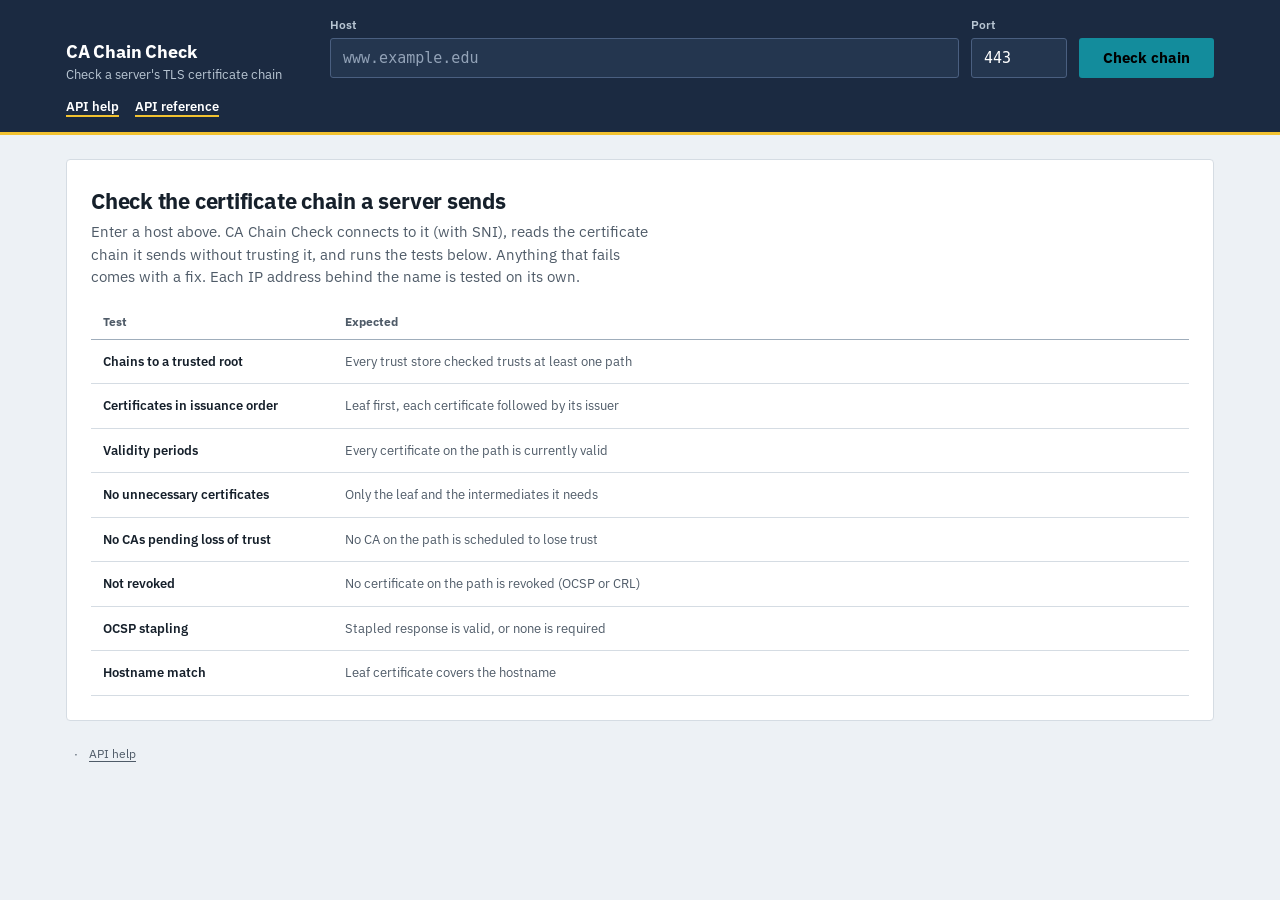
==== commit 3a848e01: "Show API help and API reference links in the page header Co-Authored-By: Claude Opus 5.5 <noreply@an" ====
--- a/web/index.html
+++ b/web/index.html
@@ -19,6 +19,10 @@
       <div class="brand">
         <span class="brand-name">CA Chain Check</span>
         <span class="brand-sub">Check a server's TLS certificate chain</span>
+        <nav class="bar-links" aria-label="Documentation">
+          <a href="help">API help</a>
+          <a href="swagger">API reference</a>
+        </nav>
       </div>
       <form id="check-form" class="probe" autocomplete="off" novalidate>
         <div class="probe-row">
--- a/web/styles.css
+++ b/web/styles.css
@@ -149,6 +149,9 @@
 .brand { display: flex; flex-direction: column; padding-top: 22px; }
 .brand-name { font-size: var(--fs-lg); font-weight: 700; letter-spacing: -0.01em; }
 .brand-sub { font-size: var(--fs-sm); color: var(--bar-muted); }
+.bar-links { display: flex; flex-wrap: wrap; gap: var(--s1) var(--s4); margin-top: var(--s3); font-size: var(--fs-sm); font-weight: 600; }
+.bar-links a { color: var(--bar-ink); text-decoration: underline; text-decoration-color: var(--bar-edge); text-decoration-thickness: 2px; text-underline-offset: 4px; }
+.bar-links a:hover { text-decoration-thickness: 3px; }
 .probe-row { display: flex; gap: var(--s3); align-items: flex-end; }
 .field { display: flex; flex-direction: column; gap: var(--s1); min-width: 0; }
 .field > span { font-size: var(--fs-xs); font-weight: 600; color: var(--bar-muted); }
@@ -347,6 +350,8 @@
 .notice h2 { margin: 0 0 var(--s2); font-size: var(--fs-lg); }
 .notice p { margin: 0; color: var(--muted); max-width: 62ch; }
 .notice.fail h2 { color: var(--fail); }
+.notice.warn h2 { color: var(--warn); }
+.no-data { margin-bottom: var(--s5); }
 .intro { padding: var(--s5); }
 .intro h1 { font-size: var(--fs-xl); margin: 0 0 var(--s1); letter-spacing: -0.01em; }
 .intro > p { margin: 0 0 var(--s4); color: var(--muted); max-width: 62ch; }
@@ -369,7 +374,7 @@
 .doc-brand { padding: var(--s4) 0; }
 .doc-brand .brand-name { color: inherit; text-decoration: none; }
 .doc-brand .brand-name:hover { text-decoration: underline; text-decoration-color: var(--bar-edge); }
-.doc { padding: var(--s5); margin: var(--s5) 0; max-width: 46rem; }
+.doc { padding: var(--s5) var(--s6); margin: var(--s5) 0; min-width: 0; }
 .doc h1 { font-size: var(--fs-2xl); margin: 0 0 var(--s2); letter-spacing: -0.01em; }
 .doc h2 { font-size: var(--fs-lg); margin: var(--s6) 0 var(--s2); padding-top: var(--s4); border-top: 1px solid var(--rule); }
 .doc h3 { font-size: var(--fs-md); margin: var(--s5) 0 var(--s2); }
@@ -377,10 +382,29 @@
 .doc ul { padding-left: 1.25em; }
 .doc li { margin: var(--s1) 0; }
 .doc code { font-family: var(--mono); font-size: 0.9em; overflow-wrap: break-word; }
-.doc .doc-toc { list-style: none; padding: 0; display: flex; flex-wrap: wrap; gap: var(--s1) var(--s4); font-size: var(--fs-sm); }
+/* Help page: sticky section list on the left, wide sheet on the right. */
+.doc-layout { display: grid; grid-template-columns: 13rem minmax(0, 1fr); gap: var(--s5); align-items: start; }
+.doc-nav { position: sticky; top: 0; max-height: 100vh; overflow-y: auto; padding: var(--s5) 0; font-size: var(--fs-sm); }
+.doc-nav-title { margin: 0 0 var(--s2); font-size: var(--fs-xs); font-weight: 700; color: var(--muted); }
+.doc-nav ul { list-style: none; margin: 0; padding: 0; }
+.doc-nav > ul { border-left: 1px solid var(--rule); }
+.doc-nav a { display: block; padding: 5px var(--s3); color: var(--muted); text-decoration: none; border-radius: 0 3px 3px 0; }
+.doc-nav ul ul a { padding-left: var(--s5); }
+.doc-nav a:hover { color: var(--ink); text-decoration: underline; }
+.doc-nav a[aria-current="true"] { color: var(--ink); font-weight: 600; background: var(--sheet); }
+.code-head { display: flex; justify-content: space-between; align-items: center; gap: var(--s3); margin: var(--s3) 0 calc(-1 * var(--s3) + var(--s1)); font-size: var(--fs-xs); color: var(--muted); }
+.code-head code { font-size: inherit; }
+@media (max-width: 960px) {
+  .doc-layout { display: block; }
+  .doc-nav { position: static; max-height: none; padding: var(--s4) 0 0; }
+  .doc-nav > ul { border-left: 0; display: flex; flex-wrap: wrap; gap: var(--s1) var(--s4); }
+  .doc-nav ul ul { display: none; }
+  .doc-nav a { padding: var(--s1) 0; }
+  .doc { margin-top: var(--s4); }
+}
 pre.code { margin: var(--s3) 0; padding: var(--s3); background: var(--sheet-alt); border: 1px solid var(--rule); border-radius: 3px; font: var(--fs-xs)/1.5 var(--mono); overflow-x: auto; }
 pre.code code { font-size: inherit; overflow-wrap: normal; }
-table.params { width: 100%; border-collapse: collapse; font-size: var(--fs-sm); margin: var(--s3) 0; }
+table.params { width: 100%; max-width: 42rem; border-collapse: collapse; font-size: var(--fs-sm); margin: var(--s3) 0; }
 .params th { text-align: left; font-size: var(--fs-xs); font-weight: 700; color: var(--muted); padding: var(--s2) var(--s3); border-bottom: 1px solid var(--rule-strong); }
 .params td { padding: var(--s2) var(--s3); border-bottom: 1px solid var(--rule); vertical-align: top; }
 .params td:first-child { white-space: nowrap; }
@@ -401,12 +425,14 @@
 @media (pointer: coarse) {
   .btn-quiet { min-height: 44px; padding: 0 var(--s4); }
   .advanced summary { padding: 12px 0; }
+  .bar-links a { padding: 10px 0; }
 }
 
 /* ---------- Narrow screens ---------- */
 @media (max-width: 860px) {
   .bar-inner { grid-template-columns: 1fr; gap: var(--s3); }
   .brand { padding-top: 0; flex-direction: row; gap: var(--s3); align-items: baseline; flex-wrap: wrap; }
+  .bar-links { flex-basis: 100%; margin-top: 0; }
   .cert-head { display: none; }
   details.cert > summary { grid-template-columns: 2.5rem 1fr 1.25rem; grid-template-areas: "pos subj chev" ". iss ." ". exp ." ". flags ."; row-gap: 2px; }
   .c-pos { grid-area: pos; } .c-subj { grid-area: subj; } .c-iss { grid-area: iss; } .c-exp { grid-area: exp; } .c-flags { grid-area: flags; } .chev { grid-area: chev; }
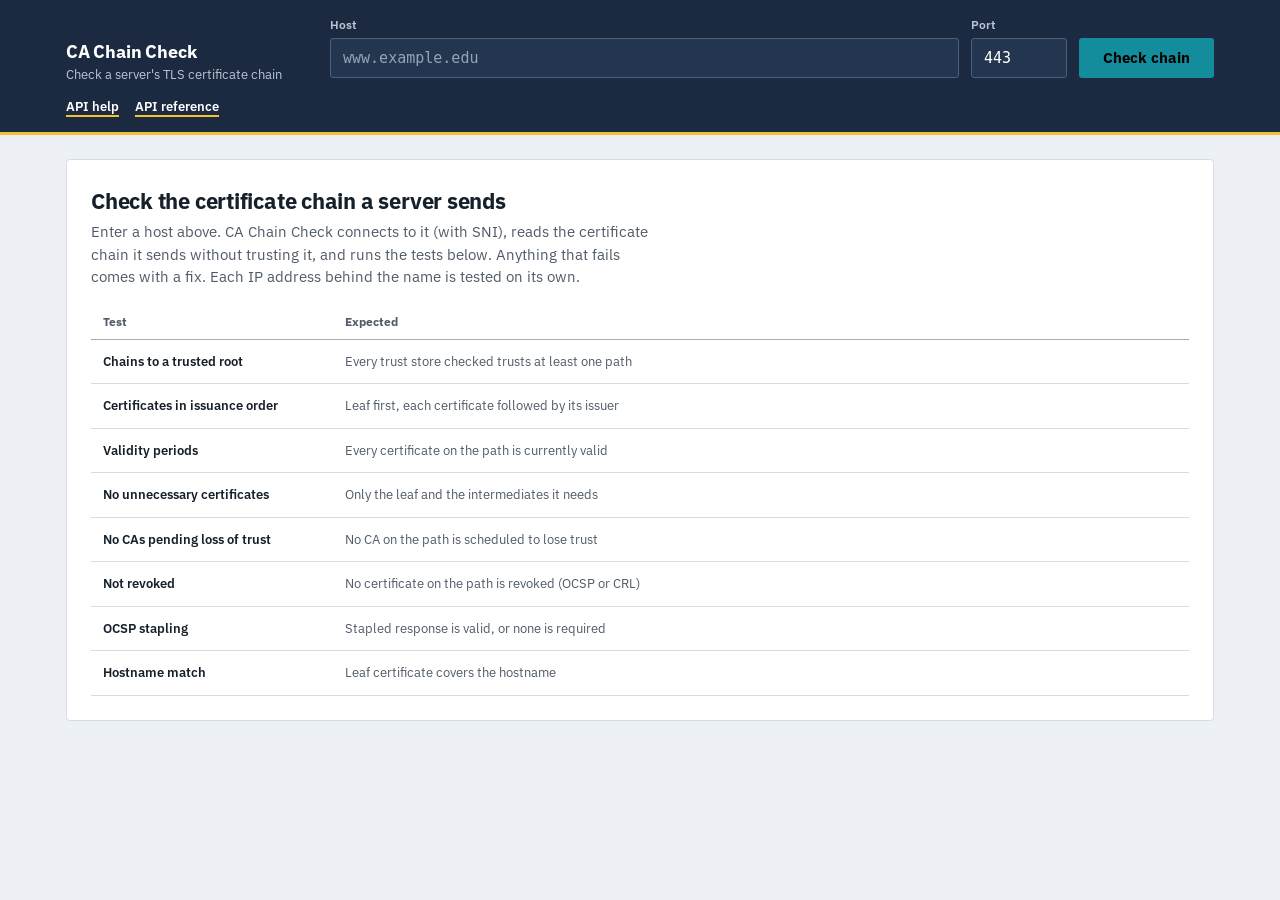
==== commit 32853c0c: "Use one header on every page; drop the footer links The home, API help and API reference pages share" ====
--- a/web/index.html
+++ b/web/index.html
@@ -17,7 +17,7 @@
   <header class="bar">
     <div class="wrap bar-inner">
       <div class="brand">
-        <span class="brand-name">CA Chain Check</span>
+        <a class="brand-name" href="./" aria-current="page">CA Chain Check</a>
         <span class="brand-sub">Check a server's TLS certificate chain</span>
         <nav class="bar-links" aria-label="Documentation">
           <a href="help">API help</a>
@@ -55,8 +55,6 @@
 
   <footer class="wrap foot">
     <span id="store-info">Loading trust store…</span>
-    <span class="foot-sep" aria-hidden="true">·</span>
-    <a href="help">API help</a>
   </footer>
 </body>
 </html>
--- a/web/styles.css
+++ b/web/styles.css
@@ -147,11 +147,13 @@
 }
 .bar-inner { display: grid; grid-template-columns: minmax(180px, 240px) 1fr; gap: var(--s5); padding-top: var(--s4); padding-bottom: var(--s4); align-items: start; }
 .brand { display: flex; flex-direction: column; padding-top: 22px; }
-.brand-name { font-size: var(--fs-lg); font-weight: 700; letter-spacing: -0.01em; }
+.brand-name { font-size: var(--fs-lg); font-weight: 700; letter-spacing: -0.01em; color: inherit; text-decoration: none; }
+.brand-name:hover { text-decoration: underline; text-decoration-color: var(--bar-edge); }
 .brand-sub { font-size: var(--fs-sm); color: var(--bar-muted); }
 .bar-links { display: flex; flex-wrap: wrap; gap: var(--s1) var(--s4); margin-top: var(--s3); font-size: var(--fs-sm); font-weight: 600; }
 .bar-links a { color: var(--bar-ink); text-decoration: underline; text-decoration-color: var(--bar-edge); text-decoration-thickness: 2px; text-underline-offset: 4px; }
 .bar-links a:hover { text-decoration-thickness: 3px; }
+.bar-links a[aria-current="page"] { color: var(--bar-muted); text-decoration: none; }
 .probe-row { display: flex; gap: var(--s3); align-items: flex-end; }
 .field { display: flex; flex-direction: column; gap: var(--s1); min-width: 0; }
 .field > span { font-size: var(--fs-xs); font-weight: 600; color: var(--bar-muted); }
@@ -368,12 +370,8 @@
 
 .foot { color: var(--muted); font-size: var(--fs-xs); padding-bottom: var(--s6); }
 .foot a { color: var(--muted); }
-.foot-sep { margin: 0 var(--s2); }
 
 /* API help page */
-.doc-brand { padding: var(--s4) 0; }
-.doc-brand .brand-name { color: inherit; text-decoration: none; }
-.doc-brand .brand-name:hover { text-decoration: underline; text-decoration-color: var(--bar-edge); }
 .doc { padding: var(--s5) var(--s6); margin: var(--s5) 0; min-width: 0; }
 .doc h1 { font-size: var(--fs-2xl); margin: 0 0 var(--s2); letter-spacing: -0.01em; }
 .doc h2 { font-size: var(--fs-lg); margin: var(--s6) 0 var(--s2); padding-top: var(--s4); border-top: 1px solid var(--rule); }
